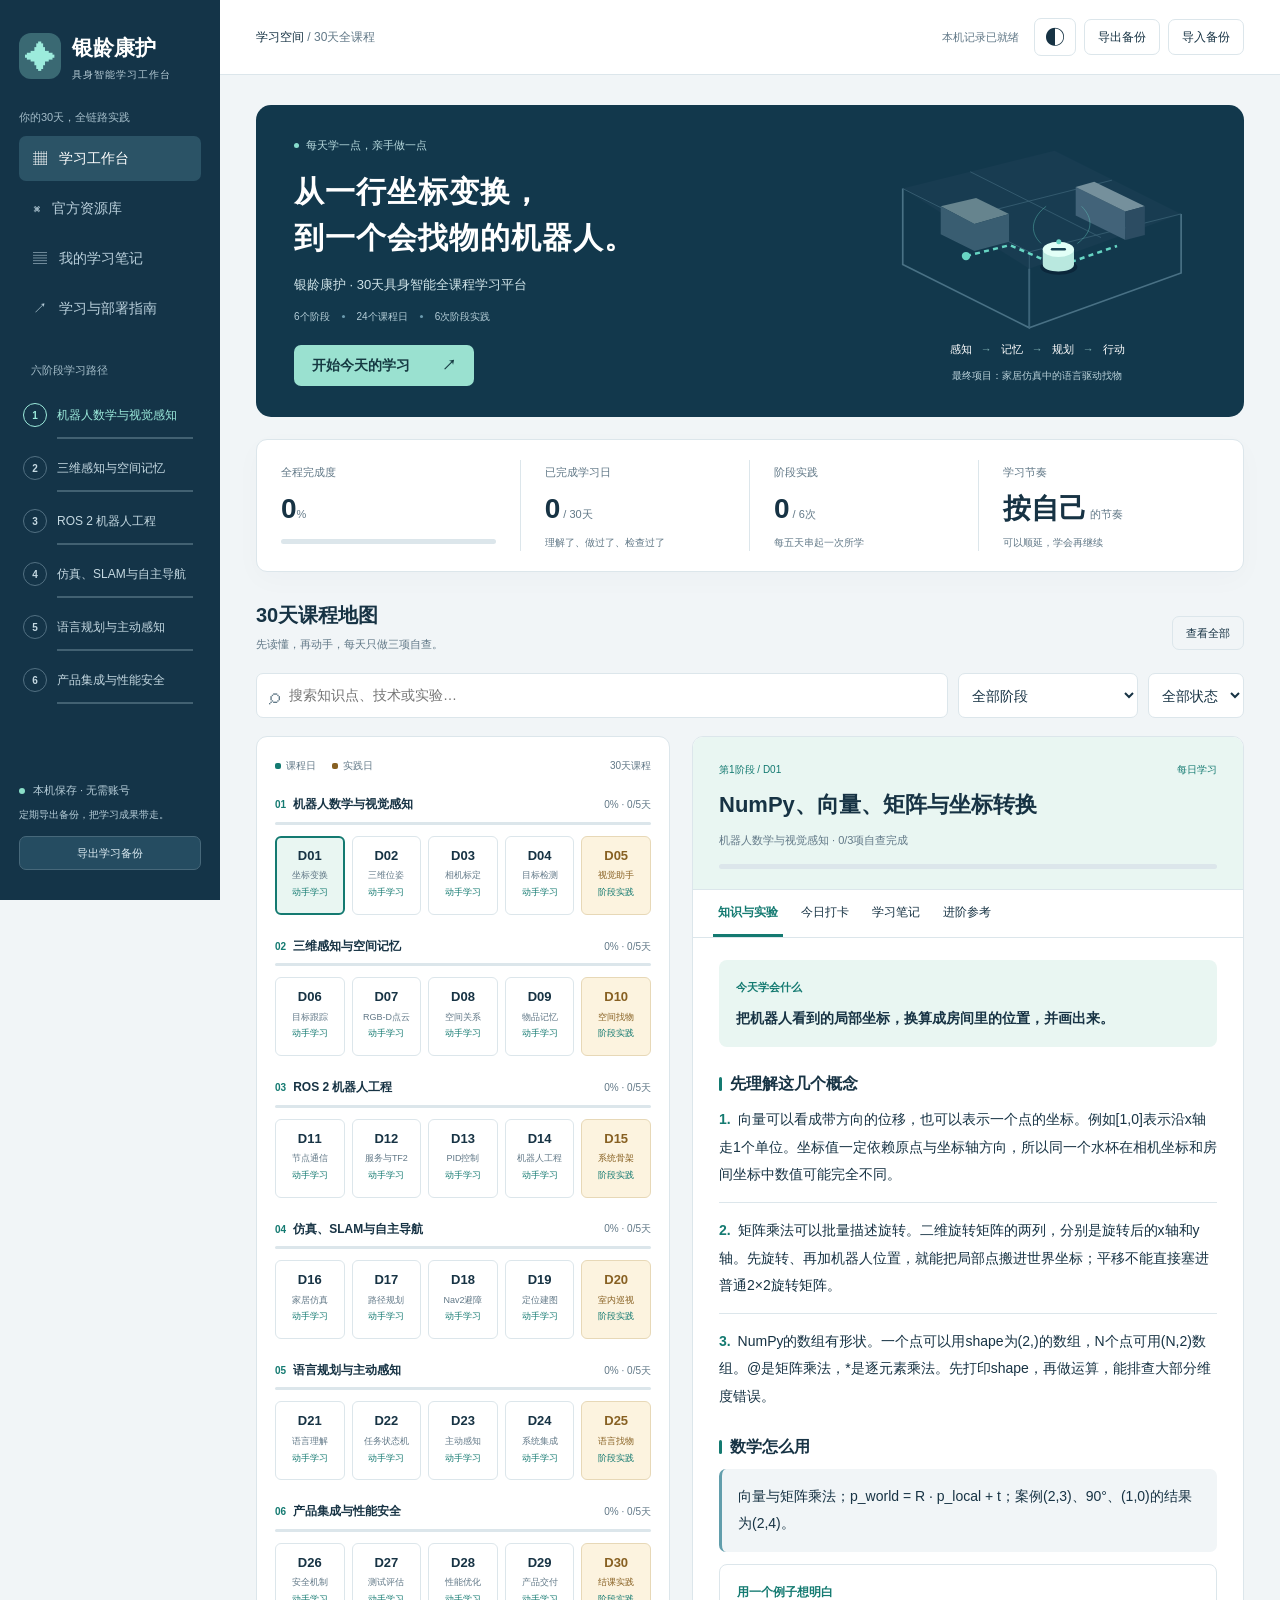
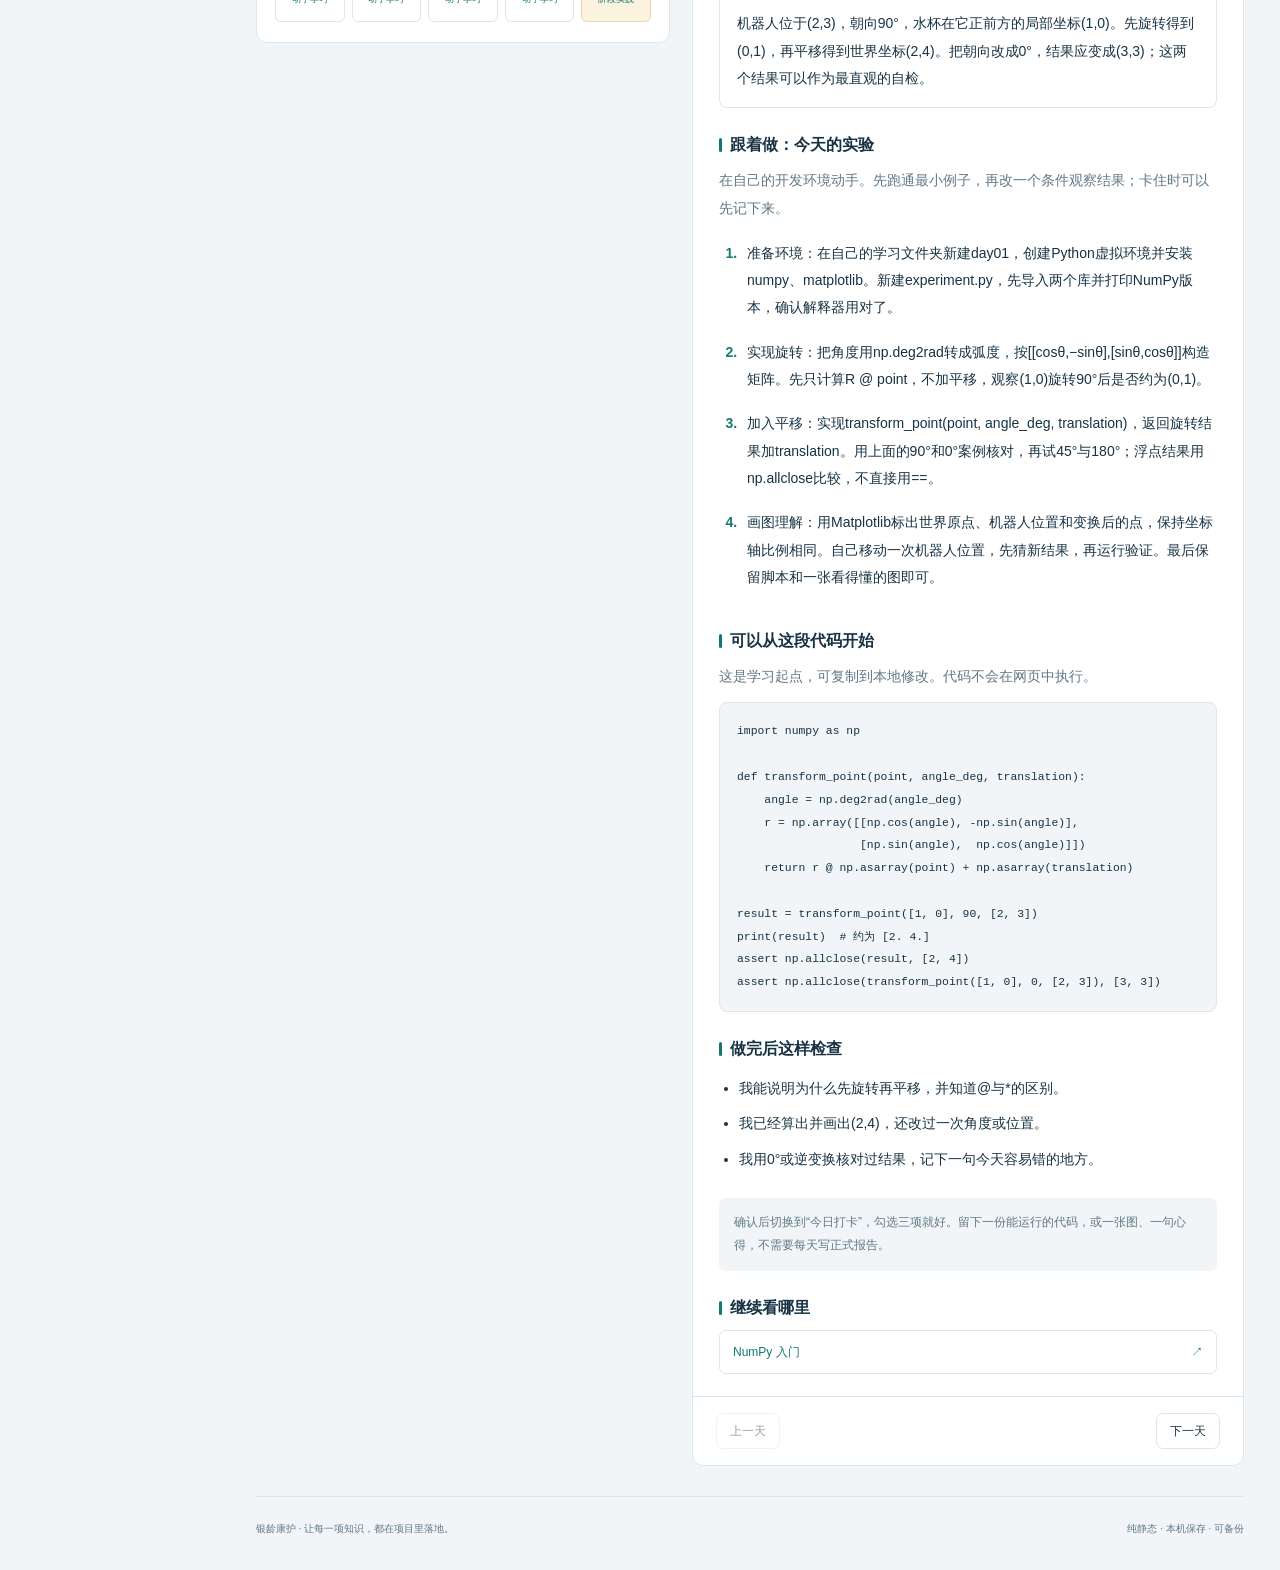
==== index.html @ c56c0d8f "Publish SilverCare daily learning website" ====
<!doctype html>
<html lang="zh-CN">
<head>
  <meta charset="utf-8"><meta name="viewport" content="width=device-width,initial-scale=1">
  <meta name="description" content="银龄康护30天具身智能全课程学习平台，每日知识讲解、分步实验、简单自查与本地学习记录。">
  <meta name="color-scheme" content="light dark"><title>银龄康护 · 30天具身智能全课程学习平台</title>
  <link rel="icon" href="./favicon.svg" type="image/svg+xml"><link rel="stylesheet" href="./style.css">
  <script defer src="./data.js"></script><script defer src="./app.js"></script>
</head>
<body>
<a class="skip" href="#main">跳到学习内容</a>
<aside class="sidebar">
  <a class="brand" href="#day-1" aria-label="银龄康护首页"><span class="brand-icon">✦</span><span>银龄康护<small>具身智能学习工作台</small></span></a>
  <div class="course-label">你的30天，全链路实践</div>
  <nav aria-label="主导航"><button class="nav active" data-view="learn">▦ <span>学习工作台</span></button><button class="nav" data-view="resources">⌘ <span>官方资源库</span></button><button class="nav" data-view="notes">▤ <span>我的学习笔记</span></button><button class="nav" data-view="guide">↗ <span>学习与部署指南</span></button></nav>
  <div class="side-heading">六阶段学习路径</div><div id="stage-nav"></div>
  <div class="side-bottom"><span class="status-dot"></span> 本机保存 · 无需账号<p>定期导出备份，把学习成果带走。</p><button class="subtle" id="side-export">导出学习备份</button></div>
</aside>
<div class="workspace">
  <header class="topbar"><span>学习空间 <span class="muted">/ 30天全课程</span></span><div class="toolbar"><span id="save-status" role="status">本机记录已就绪</span><button id="theme" class="icon-button" aria-label="切换暗色模式" title="切换明暗模式">◐</button><button id="export">导出备份</button><button id="import">导入备份</button><input type="file" id="import-file" accept=".json,application/json" hidden></div></header>
  <main id="main" tabindex="-1">
    <div id="persistent-warning" class="warning" hidden></div>
    <section id="learn-view">
      <section class="hero">
        <div class="hero-copy"><div class="hero-kicker"><span></span> 每天学一点，亲手做一点</div><h1>从一行坐标变换，<br>到一个会找物的机器人。</h1><p>银龄康护 · 30天具身智能全课程学习平台</p><div class="hero-meta">6个阶段 <i></i> 24个课程日 <i></i> 6次阶段实践</div><button id="continue" class="primary">开始今天的学习 <span>↗</span></button></div>
        <div class="hero-visual" aria-hidden="true"><svg viewBox="0 0 400 230" fill="none"><path d="M40 60 220 15 370 90 190 155Z" fill="#183c51"/><path d="M40 60v90l150 75v-70m0 70 180-65V90" stroke="#497185" stroke-width="2"/><path d="M40 60 190 135 370 90M120 40l155 78M110 95l178-45M190 135v90" stroke="#386074"/><path d="m115 140 52-13 58 25 69-24" stroke="#66d5c3" stroke-width="3" stroke-dasharray="6 5"/><path d="m245 58 59 29v34l-59-29Z" fill="#426379"/><path d="m245 58 22-6 60 29-23 6Z" fill="#75909c"/><path d="m304 87 23-6v34l-23 6Z" fill="#2c4c62"/><path d="m85 81 42-10 39 19-41 12Z" fill="#66848e"/><path d="m85 81 40 21v32L85 114Zm40 21 41-12v33l-41 11" fill="#395d71"/><ellipse cx="225" cy="153" rx="22" ry="9" fill="#0b273b"/><path d="M206 132v18c0 11 37 11 37 0v-18" fill="#b9e8df"/><ellipse cx="224.5" cy="132" rx="18.5" ry="9" fill="#e2fff7"/><path d="M217 132h15" stroke="#184454" stroke-width="3" stroke-linecap="round"/><circle cx="225" cy="123" r="3" fill="#69d5c4"/><path d="M204 125c-16-15-9-33 6-44m37 44c19-14 19-30 5-44" stroke="#69d5c4" stroke-opacity=".45"/><circle cx="115" cy="140" r="5" fill="#69d5c4"/></svg><div class="visual-caption"><span>感知</span><b>→</b><span>记忆</span><b>→</b><span>规划</span><b>→</b><span>行动</span></div><small>最终项目：家居仿真中的语言驱动找物</small></div>
      </section>
      <section class="metrics" aria-label="学习概况"><div><span>全程完成度</span><strong id="overall">0<small>%</small></strong><progress id="overall-bar" max="100" value="0" aria-label="整体任务完成百分比"></progress></div><div><span>已完成学习日</span><strong id="days-done">0<small> / 30天</small></strong><p>理解了、做过了、检查过了</p></div><div><span>阶段实践</span><strong id="exams-done">0<small> / 6次</small></strong><p>每五天串起一次所学</p></div><div class="pace"><span>学习节奏</span><strong>按自己<small> 的节奏</small></strong><p>可以顺延，学会再继续</p></div></section>
      <div class="section-heading"><div><h2>30天课程地图</h2><p>先读懂，再动手，每天只做三项自查。</p></div><button id="reset-filter" class="subtle">查看全部</button></div>
      <div class="filters"><label class="search"><span aria-hidden="true">⌕</span><input id="search" type="search" placeholder="搜索知识点、技术或实验…" aria-label="搜索全部课程内容"></label><select id="stage-filter" aria-label="筛选阶段"><option value="all">全部阶段</option></select><select id="status-filter" aria-label="筛选学习状态"><option value="all">全部状态</option><option value="todo">未开始</option><option value="doing">进行中</option><option value="done">已完成</option><option value="exam">阶段实践</option></select></div>
      <div class="learning-layout"><section class="map-panel" aria-label="30天课程列表"><div class="map-legend"><span><i class="legend-dot"></i>课程日</span><span><i class="legend-dot exam"></i>实践日</span><span id="result-count">30天课程</span></div><div id="course-map"></div></section><article id="lesson" class="lesson" aria-live="polite"></article></div>
    </section>
    <section id="resources-view" class="secondary" hidden><h1>官方资源库</h1><p>先阅读当天对应官方示例，再独立实现关键逻辑。安装与API以所选版本文档为准。</p><div id="resource-grid" class="resource-grid"></div></section>
    <section id="notes-view" class="secondary" hidden><h1>我的学习笔记</h1><p>记录推导、实验结果、失败原因和下一步。笔记保存在当前浏览器，可随备份迁移。</p><div id="notes-list"></div></section>
    <section id="guide-view" class="secondary prose" hidden><h1>学习与部署指南</h1><h2>按自己的节奏学完30天</h2><p>每阶段四天学习、一天串联实践。每天先理解概念和例子，再跟着步骤动手，最后做三项自查。30天是内容顺序，不是倒计时；遇到不理解的地方可以多留几天，不用赶进度。</p><h2>先把环境准备好</h2><p>D1–10准备Python虚拟环境与Ubuntu快照。机器人部分使用Ubuntu 24.04、ROS 2 Jazzy与Gazebo Harmonic；先从官方示例验证，再集成自有节点。普通浏览器承载课程和学习记录，Python实验、ROS与仿真在你自己的开发环境中运行。</p><h2>每日工作流</h2><ol><li>先看“今天学会什么”，再读概念与具体例子。不认识的词可以边查边记。</li><li>跟着实验步骤在本地操作，改一个参数或输入，观察结果变化。</li><li>在“今日打卡”勾选理解了、做过了、检查过了。每天只有三项，不用评分、上传文件或写正式报告。</li><li>有余力再看“进阶参考”的完整项目目标；随手记下一句心得即可。</li></ol><h2>如何保存实验</h2><pre>SilverCare-EmbodiedAI/
  learning/day01/   # notes.md、experiment.py、测试、report.md
  src/             # perception、spatial_memory、task_planner、safety
  ros2_ws/src/
  simulation/
  tests/
  docs/</pre><button id="report-template">下载简短笔记模板</button><h2>GitHub Pages 部署</h2><ol><li>解压交付压缩包，在GitHub创建你自己的仓库。</li><li>将index.html、style.css、app.js、data.js和favicon.svg上传到仓库根目录。不要只上传ZIP，也不要把根页面多套一层文件夹。</li><li>提交到main分支。进入Settings → Pages，在Build and deployment的Source中选择Deploy from a branch。</li><li>选择main分支和/(root)，保存。待Pages部署任务成功后，使用GitHub显示的站点链接访问。</li><li>项目站点通常为https://用户名.github.io/仓库名/。所有资源使用相对路径，支持项目子路径。</li></ol><p><a href="https://docs.github.com/en/pages/getting-started-with-github-pages/configuring-a-publishing-source-for-your-github-pages-site" target="_blank" rel="noopener noreferrer">GitHub Pages 官方部署文档</a> · <a href="./课程原计划.md" download>下载完整课程参考</a> · <a href="./README.md" download>下载完整部署说明</a></p><h2>数据与备份</h2><p>打卡和笔记仅保存在当前浏览器的当前站点地址下，不会自动跨设备同步。导出JSON，再在另一设备导入可迁移记录。导入会预览并要求确认替换；先导出当前记录可保留两个版本。清除浏览器数据、无痕会话结束、更换站点域名可能使原记录不可见。</p><h2>项目边界</h2><p>最终成果是仿真学习原型。课程考核不代表真实康养产品的安全、可靠性或临床适用性；真实硬件还需物理安全措施与额外验证。此网站无需账号、无后端，不会自动运行机器人或发送学习记录。</p></section>
    <footer>银龄康护 · 让每一项知识，都在项目里落地。<span>纯静态 · 本机保存 · 可备份</span></footer>
  </main>
</div>
<dialog id="import-dialog"><h2>导入学习备份</h2><p id="import-preview"></p><p>确认后将替换当前打卡、笔记、选中日期和主题。建议先导出本机备份。</p><div class="dialog-actions"><button id="backup-before">先导出本机备份</button><button id="cancel-import">取消</button><button id="confirm-import" class="primary">确认替换记录</button></div></dialog>
<div id="toast" role="status" aria-live="polite"></div>
<noscript><p>此学习网站需要JavaScript。请启用后重新打开，或阅读同目录的课程原计划.md。</p></noscript>
</body></html>
---- style.css ----
:root{--bg:#f1f5f7;--surface:#fff;--ink:#173344;--muted:#617887;--line:#dce6eb;--accent:#147a71;--tint:#e9f6f2;--nav:#143448;--exam:#876022;--exam-bg:#fcf3df;--shadow:0 8px 28px #15354a06;color-scheme:light;font-family:"Microsoft YaHei","PingFang SC","Noto Sans CJK SC",sans-serif}
*{box-sizing:border-box}body{margin:0;background:var(--bg);color:var(--ink);font-size:14px;line-height:1.7}button,input,select,textarea{font:inherit}button,a,input,select,textarea{-webkit-tap-highlight-color:transparent}button{cursor:pointer;background:var(--surface);border:1px solid var(--line);border-radius:7px;color:var(--ink);padding:8px 13px;line-height:1.5}button:hover{border-color:var(--accent);color:var(--accent)}button:disabled{opacity:.45;cursor:default}a{color:var(--accent);text-underline-offset:3px}button:focus-visible,a:focus-visible,input:focus-visible,select:focus-visible,textarea:focus-visible{outline:3px solid #3e9fae;outline-offset:3px}h1,h2,h3,p{margin-top:0}h2{font-size:20px;line-height:1.5;margin-bottom:5px}h3{font-size:16px;line-height:1.5}small{font-size:12px}p{margin-bottom:12px}.muted{color:var(--muted)}.skip{position:fixed;top:-100px;left:20px;z-index:20;background:var(--surface);padding:12px}.skip:focus{top:10px}[hidden]{display:none!important}.sidebar{width:220px;position:fixed;inset:0 auto 0 0;background:var(--nav);color:#d7e5ed;padding:30px 19px;display:flex;flex-direction:column;overflow:auto}.brand{display:flex;gap:11px;align-items:center;text-decoration:none;color:#fff;font-size:21px;font-weight:700}.brand-icon{background:#3a6973;border-radius:12px;display:grid;place-items:center;width:42px;height:46px;color:#9cebdc;font-size:30px}.brand small{display:block;color:#b5cbd5;font-weight:400;font-size:10px;letter-spacing:1px}.course-label{font-size:11px;color:#a4bdc9;margin:25px 0 10px}nav{display:grid;gap:5px}.nav{border:0;background:transparent;color:#bad0dc;display:flex;align-items:center;gap:12px;text-align:left;padding:12px 14px}.nav.active{background:#2b5366;color:#fff}.nav:hover{background:#24495d;color:#fff}.side-heading{font-size:11px;color:#a4bdc9;margin:30px 12px 13px}.stage-nav{width:100%;background:none;border:0;color:#c5d9e2;display:flex;align-items:center;gap:10px;text-align:left;font-size:12px;padding:10px 4px}.stage-nav b{border:1px solid #527082;border-radius:50%;width:24px;height:24px;display:grid;place-items:center;font-size:10px;flex-shrink:0}.stage-nav:hover,.stage-nav.selected{color:#9cebdc}.stage-nav.selected b{border-color:#9cebdc}.side-progress{height:2px;background:#426172;margin:0 8px 7px 38px}.side-progress i{display:block;background:#85daca;height:100%}.side-bottom{margin-top:auto;padding-top:35px;font-size:11px;color:#b7ced9}.side-bottom p{margin:6px 0 13px;font-size:10px}.side-bottom button{background:#254c61;color:#deedf4;border-color:#47687a;width:100%}.status-dot{display:inline-block;width:6px;height:6px;border-radius:50%;background:#8bdfc8;margin-right:5px}.workspace{margin-left:220px}.topbar{min-height:75px;padding:14px 36px;display:flex;align-items:center;justify-content:space-between;gap:15px;background:var(--surface);border-bottom:1px solid var(--line);font-size:12px}.toolbar{display:flex;gap:8px;align-items:center}#save-status{font-size:11px;color:var(--muted);margin-right:7px}.icon-button{font-size:20px;padding:3px 10px}.primary{background:var(--accent);color:#fff;border-color:var(--accent)}.primary:hover{background:#10685f;color:#fff}.subtle{background:transparent}main{padding:30px 36px;max-width:1650px;margin:auto}.hero{background:#12384c;border-radius:15px;color:white;display:flex;justify-content:space-between;min-height:290px;overflow:hidden;padding:31px 38px;gap:15px}.hero-copy{z-index:1}.hero-kicker{font-size:11px;color:#b9dbdf;display:flex;align-items:center;gap:7px;margin-bottom:14px}.hero-kicker span{width:5px;height:5px;background:#87ddce;border-radius:50%}.hero h1{font-size:30px;line-height:1.55;font-weight:600;letter-spacing:1px;margin:0 0 12px}.hero p{font-size:13px;color:#d0e4e9;margin-bottom:12px}.hero-meta{font-size:10px;color:#b4cdd7;display:flex;align-items:center;gap:12px}.hero-meta i{height:3px;width:3px;border-radius:50%;background:#6b9baf}.hero .primary{background:#9ae1d0;color:#163a42;border:0;margin-top:20px;font-weight:600;padding:10px 18px;display:flex;gap:32px}.hero-visual{width:37%;max-width:390px;align-self:center;text-align:center;flex-shrink:0}.hero-visual svg{width:100%;height:auto;max-height:210px}.visual-caption{display:flex;justify-content:center;gap:9px;align-items:center;font-size:11px}.visual-caption b{color:#7babae;font-weight:400}.hero-visual small{color:#bad1d9;font-size:10px;display:block;margin-top:8px}.metrics{display:grid;grid-template-columns:1.15fr 1fr 1fr 1.15fr;background:var(--surface);border:1px solid var(--line);border-radius:11px;margin:22px 0 28px;padding:20px 0;box-shadow:var(--shadow)}.metrics>div{padding:0 24px;border-right:1px solid var(--line)}.metrics>div:last-child{border:0}.metrics span{color:var(--muted);font-size:11px}.metrics strong{display:block;font-size:28px;font-weight:600;line-height:1.8}.metrics small{font-size:11px;font-weight:400;color:var(--muted)}.metrics p{font-size:10px;color:var(--muted);margin:0}progress{appearance:none;border:0;width:100%;height:5px;border-radius:5px;overflow:hidden;background:var(--line);display:block;margin-top:5px}progress::-webkit-progress-bar{background:var(--line)}progress::-webkit-progress-value{background:var(--accent)}progress::-moz-progress-bar{background:var(--accent)}.section-heading{display:flex;align-items:center;justify-content:space-between;gap:12px}.section-heading p{color:var(--muted);font-size:11px}.section-heading button{font-size:11px}.filters{display:flex;gap:10px;margin:7px 0 18px}.search{display:flex;align-items:center;gap:9px;background:var(--surface);border:1px solid var(--line);border-radius:7px;padding:0 12px;flex:1;min-width:100px}.search span{font-size:22px;color:var(--muted)}.search input{padding:10px 0;border:0;outline:0;width:100%;background:transparent;color:var(--ink);min-width:0}.filters select{background:var(--surface);color:var(--ink);border:1px solid var(--line);padding:9px;border-radius:7px;max-width:180px}.learning-layout{display:grid;grid-template-columns:minmax(340px,.9fr) minmax(400px,1.2fr);gap:22px;align-items:start}.map-panel{background:var(--surface);border:1px solid var(--line);border-radius:11px;padding:20px 18px}.map-legend{display:flex;gap:16px;align-items:center;font-size:10px;color:var(--muted);margin-bottom:20px}.map-legend>span:last-child{margin-left:auto}.legend-dot{display:inline-block;width:6px;height:6px;background:var(--accent);border-radius:2px;margin-right:5px}.legend-dot.exam{background:var(--exam)}.phase{margin:0 0 21px}.phase:last-child{margin:0}.phase-head{display:flex;align-items:center;justify-content:space-between;font-size:12px;gap:7px;margin-bottom:7px}.phase-head b{font-weight:600}.phase-head small{font-size:10px;color:var(--muted);white-space:nowrap}.phase-head em{font-style:normal;color:var(--accent);font-size:10px;margin-right:7px}.phase .phase-progress{height:3px;background:var(--line);margin-bottom:11px;border-radius:2px;overflow:hidden}.phase-progress i{display:block;height:100%;background:var(--accent)}.days{display:grid;grid-template-columns:repeat(5,minmax(0,1fr));gap:7px}.day{padding:9px 3px 8px;border-radius:6px;text-align:center;min-height:79px;display:flex;flex-direction:column;align-items:center;gap:4px;position:relative}.day b{font-size:13px;font-weight:600;white-space:nowrap}.day span{font-size:9px;line-height:1.4;color:var(--muted);max-width:100%;overflow-wrap:anywhere}.day small{font-size:9px;color:var(--accent)}.day.exam{background:var(--exam-bg);border-color:#e7d8b7}.day.exam span,.day.exam b{color:var(--exam)}.day.selected{border:2px solid var(--accent);padding:8px 2px 7px;background:var(--tint)}.day.done{background:var(--tint)}.day.done:after{content:'✓';position:absolute;right:3px;top:-4px;color:var(--accent);font-size:11px}.lesson{background:var(--surface);border:1px solid var(--line);border-radius:11px;overflow:hidden;scroll-margin-top:20px}.lesson-head{padding:24px 26px 20px;background:var(--tint);border-bottom:1px solid var(--line)}.lesson-meta{display:flex;align-items:center;justify-content:space-between;color:var(--accent);font-size:10px;margin-bottom:10px;gap:12px}.lesson h2{font-size:22px;line-height:1.55;margin-bottom:8px}.lesson-head p{font-size:11px;color:var(--muted);margin-bottom:15px}.lesson-tabs{display:flex;border-bottom:1px solid var(--line);padding:0 20px;gap:13px}.lesson-tabs button{background:transparent;border:0;border-radius:0;padding:13px 5px;font-size:12px;border-bottom:3px solid transparent}.lesson-tabs button[aria-selected=true]{border-bottom-color:var(--accent);font-weight:700;color:var(--accent)}.lesson-content{padding:22px 26px}.lesson-content h3{margin:0 0 10px;display:flex;align-items:center;gap:8px}.lesson-content h3:not(:first-child){margin-top:25px}.lesson-content h3:before{content:'';width:3px;height:14px;background:var(--accent);border-radius:2px}.lesson-content p,.lesson-content li{font-size:12px;line-height:1.9}.formula{background:var(--bg);padding:14px 16px;border-radius:7px;border-left:3px solid #629eac}.checklist{display:grid;gap:9px}.check-row{display:flex;gap:10px;align-items:flex-start;border:1px solid var(--line);border-radius:7px;padding:11px 12px;font-size:12px;line-height:1.8;cursor:pointer}.check-row:has(input:checked){background:var(--tint);border-color:#8fbfb1}.check-row input{margin-top:5px;accent-color:var(--accent);width:15px;height:15px;flex-shrink:0}.check-row span{overflow-wrap:anywhere}.check-row input:checked+span{color:var(--accent)}.callout{background:var(--exam-bg);border-radius:7px;padding:14px 16px;color:var(--ink)}.callout p{margin:0}.resource-links{display:grid;gap:8px}.resource-links a{font-size:12px;text-decoration:none;display:flex;justify-content:space-between;gap:12px;padding:11px 13px;border:1px solid var(--line);border-radius:7px}.resource-links a:after{content:'↗'}.lesson-bottom{border-top:1px solid var(--line);display:flex;justify-content:space-between;padding:16px 23px}.lesson-bottom button{font-size:12px}.lesson textarea{width:100%;resize:vertical;min-height:250px;border:1px solid var(--line);border-radius:7px;background:var(--surface);color:var(--ink);padding:14px;line-height:1.9;font-size:13px}.note-hint{font-size:11px;color:var(--muted);display:flex;justify-content:space-between;margin-top:8px}.secondary{min-height:65vh}.secondary>h1{font-size:30px;margin-bottom:13px}.secondary>p{color:var(--muted);max-width:800px}.resource-grid{display:grid;grid-template-columns:repeat(3,minmax(0,1fr));gap:16px;margin-top:28px}.resource-card{display:block;text-decoration:none;background:var(--surface);border:1px solid var(--line);border-radius:10px;padding:22px;color:var(--ink)}.resource-card h2{font-size:16px}.resource-card p{font-size:11px;color:var(--muted);overflow-wrap:anywhere;margin:14px 0 0}.note-card{background:var(--surface);border:1px solid var(--line);padding:20px;border-radius:9px;margin-top:15px}.note-card h2{font-size:17px}.note-card p{white-space:pre-wrap;font-size:13px;overflow-wrap:anywhere;max-height:180px;overflow:auto;margin-top:10px}.prose{max-width:850px;background:var(--surface);border:1px solid var(--line);border-radius:12px;padding:30px}.prose h2{margin-top:28px}.prose li{margin-bottom:10px}.prose pre{overflow:auto;background:var(--bg);padding:18px;border-radius:8px;font-size:12px}.empty{padding:35px 15px;text-align:center;color:var(--muted);font-size:13px}.original{white-space:pre-wrap;font-family:inherit;overflow-wrap:anywhere;font-size:12px;line-height:1.9;margin:0}.warning{background:#fff1d0;color:#5b4115;border:1px solid #b38735;padding:15px;border-radius:8px;margin-bottom:15px;font-size:12px}footer{margin-top:30px;padding:23px 0 3px;color:var(--muted);font-size:10px;border-top:1px solid var(--line);display:flex;justify-content:space-between;gap:12px}dialog{max-width:530px;width:calc(100% - 32px);border:1px solid var(--line);border-radius:12px;padding:26px;background:var(--surface);color:var(--ink)}dialog::backdrop{background:#07253688}.dialog-actions{display:flex;justify-content:flex-end;gap:10px;flex-wrap:wrap;margin-top:22px}#toast{position:fixed;bottom:25px;left:50%;transform:translateX(-50%);background:#143448;color:#fff;border:1px solid #64828d;border-radius:9px;padding:12px 20px;max-width:90vw;z-index:30;display:none;font-size:12px}#toast.visible{display:block}code{font-size:.95em;overflow-wrap:anywhere}.dark{--bg:#0f2430;--surface:#193340;--ink:#e0eaf0;--muted:#b1c6d0;--line:#365361;--accent:#8cdec9;--tint:#254a4d;--exam:#f3d089;--exam-bg:#433c2b;--shadow:none;color-scheme:dark}.dark .primary{background:#9ae1d0;color:#163a42}.dark .day.exam{border-color:#826e49}.dark .check-row:has(input:checked){border-color:#719f8f}.dark .warning{background:#463e29;color:#fce4ad}
@media(min-width:1500px){main{padding:36px 48px}.hero h1{font-size:35px}.learning-layout{grid-template-columns:minmax(470px,1fr) minmax(490px,1.1fr)}.day span{font-size:10px}.day{min-height:85px}}
@media(max-width:1200px){.sidebar{width:190px;padding:24px 14px}.workspace{margin-left:190px}main{padding:23px}.topbar{padding:13px 23px}.hero{padding:27px}.hero h1{font-size:26px}.learning-layout{grid-template-columns:1fr}.map-panel{padding:22px}.day{min-height:73px}.day span{font-size:11px}.metrics>div{padding:0 16px}.metrics strong{font-size:24px}.metrics p{font-size:9px}.resource-grid{grid-template-columns:repeat(2,minmax(0,1fr))}}
@media(max-width:760px){.sidebar{position:static;width:auto;padding:17px 18px;display:block}.brand{font-size:19px}.brand-icon{height:36px;width:36px;font-size:26px}.brand small{font-size:9px}.course-label,.side-heading,#stage-nav,.side-bottom{display:none}nav{display:flex;gap:5px;margin-top:16px;overflow:auto}.nav{padding:9px 10px;white-space:nowrap;font-size:11px;gap:5px;flex-shrink:0}.workspace{margin:0}.topbar{padding:13px 18px;min-height:55px;flex-wrap:wrap;gap:8px}.topbar>span{display:none}.toolbar{width:100%;justify-content:flex-end}.toolbar button{padding:6px 10px;font-size:11px}#save-status{margin-right:auto;font-size:10px}.toolbar .icon-button{font-size:19px;padding:0 10px}main{padding:18px 14px}.hero{padding:24px;min-height:260px;position:relative}.hero-copy{width:100%}.hero h1{font-size:25px;letter-spacing:0}.hero p{font-size:11px;max-width:230px}.hero-visual{position:absolute;width:170px;right:-25px;bottom:10px;opacity:.3;pointer-events:none}.hero-visual small,.visual-caption{display:none}.hero-meta{font-size:10px;gap:9px}.hero-kicker{font-size:10px}.hero .primary{position:relative;font-size:12px;gap:20px}.metrics{grid-template-columns:1fr 1fr;margin:16px 0 23px;padding:0}.metrics>div{padding:16px 19px}.metrics>div:nth-child(2){border:0}.metrics>div:nth-child(-n+2){border-bottom:1px solid var(--line)}.metrics strong{font-size:25px}.metrics small{font-size:10px}.metrics p{font-size:9px}.section-heading h2{font-size:20px}.section-heading p{font-size:10px}.filters{flex-wrap:wrap;gap:8px}.search{flex-basis:100%}.filters select{flex:1;max-width:100%;min-width:0;font-size:12px}.learning-layout{display:block}.map-panel{padding:18px 12px;margin-bottom:19px}.map-legend{font-size:9px;gap:12px}.day{min-height:78px}.day span{font-size:9px}.days{gap:5px}.phase-head{font-size:11px}.phase-head small{font-size:9px}.lesson-head,.lesson-content{padding:20px}.lesson h2{font-size:21px}.lesson-tabs{padding:0 14px;gap:13px}.lesson-tabs button{font-size:12px}.lesson-bottom{padding:14px 18px}.resource-grid{grid-template-columns:1fr}.prose{padding:22px}.secondary>h1{font-size:25px}.prose ol{padding-left:22px}footer{display:block;line-height:2}footer span{display:block}.secondary{padding-top:10px}}
@media(prefers-reduced-motion:reduce){*{scroll-behavior:auto!important}}
@media print{.sidebar,.topbar,.hero,.metrics,.filters,.map-panel,.lesson-tabs,.lesson-bottom,footer,.section-heading,#toast{display:none}.workspace{margin:0}main{padding:0}.learning-layout{display:block}.lesson{border:0}.lesson textarea{height:300px}}
.daily-goal{padding:15px 17px;background:var(--tint);border-radius:8px;margin-bottom:25px}.daily-goal>span{font-size:11px;color:var(--accent);font-weight:700}.daily-goal p{font-size:14px;font-weight:600;margin:6px 0 0}.concepts p{padding-bottom:14px;border-bottom:1px solid var(--line);margin-bottom:14px}.concepts p:last-child{padding-bottom:0;border:0}.concepts b{color:var(--accent);margin-right:3px}.worked-example{padding:15px 17px;border:1px solid var(--line);border-radius:8px;margin-top:12px}.worked-example>b{font-size:12px;color:var(--accent)}.worked-example p{margin:7px 0 0}.lab-steps{padding-left:22px}.lab-steps li{padding:4px 0 13px 6px}.lab-steps li::marker{color:var(--accent);font-weight:700}.sample-code{max-width:100%;min-width:0;overflow-x:auto;background:var(--bg);border:1px solid var(--line);padding:17px;border-radius:8px;font-size:12px;line-height:1.9;tab-size:4}.sample-code code{overflow-wrap:normal}.simple-check{padding-left:20px}.simple-check li{padding-bottom:8px}.lesson-content .learning-hint{color:var(--muted);background:var(--bg);padding:13px 15px;border-radius:7px;font-size:11px;margin-top:17px}.lesson,.lesson-content,.learning-layout>*{min-width:0}
.lesson-content p,.lesson-content li{font-size:14px;line-height:1.95}.check-row{font-size:13px}.lesson-content .learning-hint{font-size:12px}
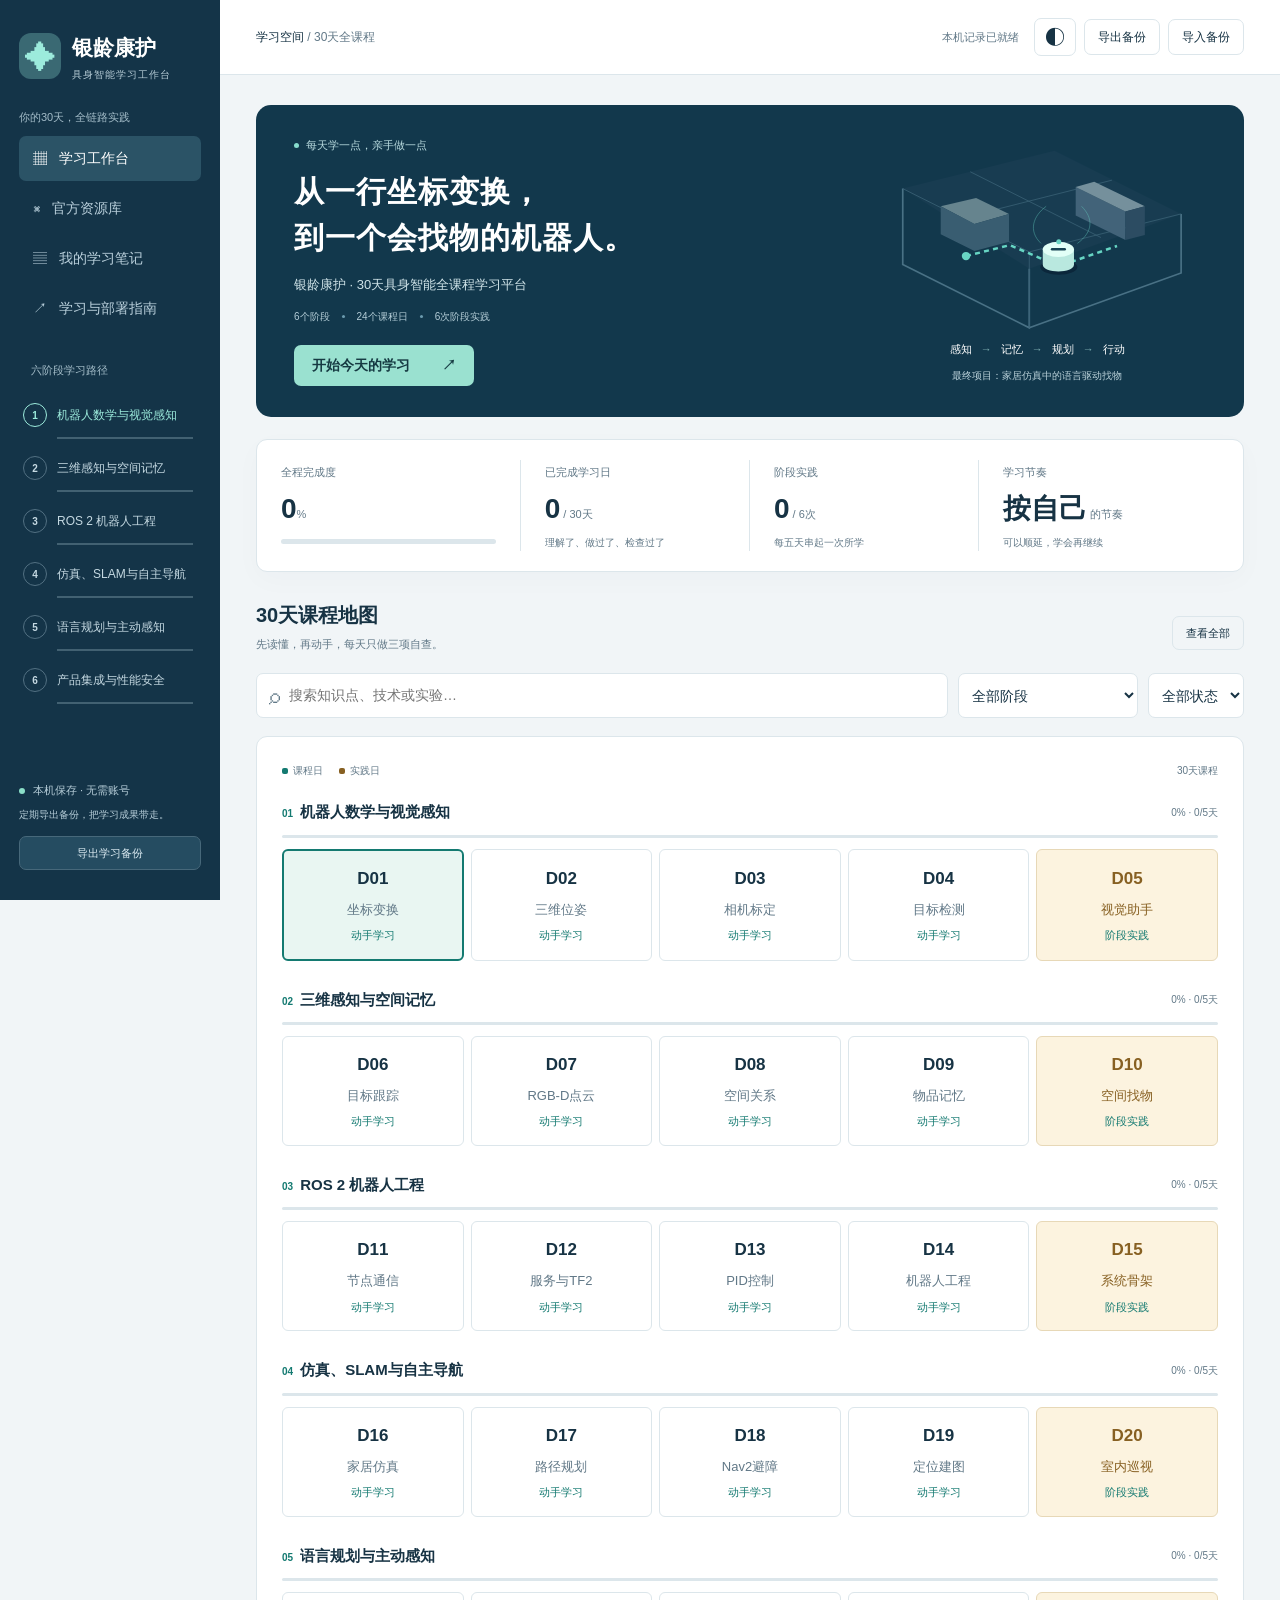
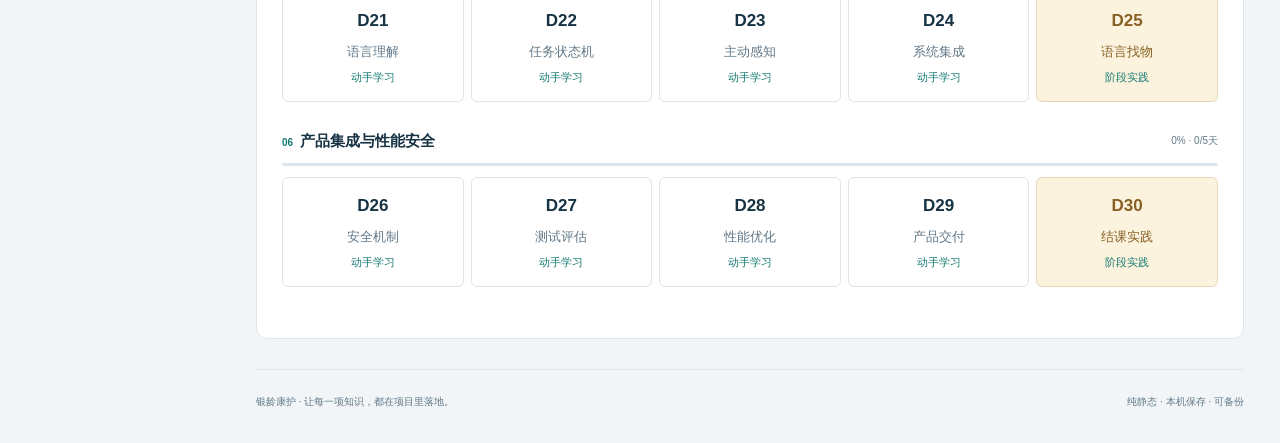
==== commit 1b46b9c6: "Open daily lessons on standalone pages" ====
--- a/index.html
+++ b/index.html
@@ -7,10 +7,10 @@
   <link rel="icon" href="./favicon.svg" type="image/svg+xml"><link rel="stylesheet" href="./style.css">
   <script defer src="./data.js"></script><script defer src="./app.js"></script>
 </head>
-<body>
+<body data-page="home">
 <a class="skip" href="#main">跳到学习内容</a>
 <aside class="sidebar">
-  <a class="brand" href="#day-1" aria-label="银龄康护首页"><span class="brand-icon">✦</span><span>银龄康护<small>具身智能学习工作台</small></span></a>
+  <a class="brand" href="./index.html" aria-label="银龄康护首页"><span class="brand-icon">✦</span><span>银龄康护<small>具身智能学习工作台</small></span></a>
   <div class="course-label">你的30天，全链路实践</div>
   <nav aria-label="主导航"><button class="nav active" data-view="learn">▦ <span>学习工作台</span></button><button class="nav" data-view="resources">⌘ <span>官方资源库</span></button><button class="nav" data-view="notes">▤ <span>我的学习笔记</span></button><button class="nav" data-view="guide">↗ <span>学习与部署指南</span></button></nav>
   <div class="side-heading">六阶段学习路径</div><div id="stage-nav"></div>
@@ -21,6 +21,7 @@
   <main id="main" tabindex="-1">
     <div id="persistent-warning" class="warning" hidden></div>
     <section id="learn-view">
+      <div id="dashboard">
       <section class="hero">
         <div class="hero-copy"><div class="hero-kicker"><span></span> 每天学一点，亲手做一点</div><h1>从一行坐标变换，<br>到一个会找物的机器人。</h1><p>银龄康护 · 30天具身智能全课程学习平台</p><div class="hero-meta">6个阶段 <i></i> 24个课程日 <i></i> 6次阶段实践</div><button id="continue" class="primary">开始今天的学习 <span>↗</span></button></div>
         <div class="hero-visual" aria-hidden="true"><svg viewBox="0 0 400 230" fill="none"><path d="M40 60 220 15 370 90 190 155Z" fill="#183c51"/><path d="M40 60v90l150 75v-70m0 70 180-65V90" stroke="#497185" stroke-width="2"/><path d="M40 60 190 135 370 90M120 40l155 78M110 95l178-45M190 135v90" stroke="#386074"/><path d="m115 140 52-13 58 25 69-24" stroke="#66d5c3" stroke-width="3" stroke-dasharray="6 5"/><path d="m245 58 59 29v34l-59-29Z" fill="#426379"/><path d="m245 58 22-6 60 29-23 6Z" fill="#75909c"/><path d="m304 87 23-6v34l-23 6Z" fill="#2c4c62"/><path d="m85 81 42-10 39 19-41 12Z" fill="#66848e"/><path d="m85 81 40 21v32L85 114Zm40 21 41-12v33l-41 11" fill="#395d71"/><ellipse cx="225" cy="153" rx="22" ry="9" fill="#0b273b"/><path d="M206 132v18c0 11 37 11 37 0v-18" fill="#b9e8df"/><ellipse cx="224.5" cy="132" rx="18.5" ry="9" fill="#e2fff7"/><path d="M217 132h15" stroke="#184454" stroke-width="3" stroke-linecap="round"/><circle cx="225" cy="123" r="3" fill="#69d5c4"/><path d="M204 125c-16-15-9-33 6-44m37 44c19-14 19-30 5-44" stroke="#69d5c4" stroke-opacity=".45"/><circle cx="115" cy="140" r="5" fill="#69d5c4"/></svg><div class="visual-caption"><span>感知</span><b>→</b><span>记忆</span><b>→</b><span>规划</span><b>→</b><span>行动</span></div><small>最终项目：家居仿真中的语言驱动找物</small></div>
@@ -28,7 +29,9 @@
       <section class="metrics" aria-label="学习概况"><div><span>全程完成度</span><strong id="overall">0<small>%</small></strong><progress id="overall-bar" max="100" value="0" aria-label="整体任务完成百分比"></progress></div><div><span>已完成学习日</span><strong id="days-done">0<small> / 30天</small></strong><p>理解了、做过了、检查过了</p></div><div><span>阶段实践</span><strong id="exams-done">0<small> / 6次</small></strong><p>每五天串起一次所学</p></div><div class="pace"><span>学习节奏</span><strong>按自己<small> 的节奏</small></strong><p>可以顺延，学会再继续</p></div></section>
       <div class="section-heading"><div><h2>30天课程地图</h2><p>先读懂，再动手，每天只做三项自查。</p></div><button id="reset-filter" class="subtle">查看全部</button></div>
       <div class="filters"><label class="search"><span aria-hidden="true">⌕</span><input id="search" type="search" placeholder="搜索知识点、技术或实验…" aria-label="搜索全部课程内容"></label><select id="stage-filter" aria-label="筛选阶段"><option value="all">全部阶段</option></select><select id="status-filter" aria-label="筛选学习状态"><option value="all">全部状态</option><option value="todo">未开始</option><option value="doing">进行中</option><option value="done">已完成</option><option value="exam">阶段实践</option></select></div>
-      <div class="learning-layout"><section class="map-panel" aria-label="30天课程列表"><div class="map-legend"><span><i class="legend-dot"></i>课程日</span><span><i class="legend-dot exam"></i>实践日</span><span id="result-count">30天课程</span></div><div id="course-map"></div></section><article id="lesson" class="lesson" aria-live="polite"></article></div>
+      <div class="learning-layout"><section class="map-panel" aria-label="30天课程列表"><div class="map-legend"><span><i class="legend-dot"></i>课程日</span><span><i class="legend-dot exam"></i>实践日</span><span id="result-count">30天课程</span></div><div id="course-map"></div></section></div>
+      </div>
+      <section id="lesson-page" hidden><a class="back-link" href="./index.html#course-map">← 返回课程地图</a><article id="lesson" class="lesson" aria-live="polite"></article></section>
     </section>
     <section id="resources-view" class="secondary" hidden><h1>官方资源库</h1><p>先阅读当天对应官方示例，再独立实现关键逻辑。安装与API以所选版本文档为准。</p><div id="resource-grid" class="resource-grid"></div></section>
     <section id="notes-view" class="secondary" hidden><h1>我的学习笔记</h1><p>记录推导、实验结果、失败原因和下一步。笔记保存在当前浏览器，可随备份迁移。</p><div id="notes-list"></div></section>
@@ -38,7 +41,7 @@
   ros2_ws/src/
   simulation/
   tests/
-  docs/</pre><button id="report-template">下载简短笔记模板</button><h2>GitHub Pages 部署</h2><ol><li>解压交付压缩包，在GitHub创建你自己的仓库。</li><li>将index.html、style.css、app.js、data.js和favicon.svg上传到仓库根目录。不要只上传ZIP，也不要把根页面多套一层文件夹。</li><li>提交到main分支。进入Settings → Pages，在Build and deployment的Source中选择Deploy from a branch。</li><li>选择main分支和/(root)，保存。待Pages部署任务成功后，使用GitHub显示的站点链接访问。</li><li>项目站点通常为https://用户名.github.io/仓库名/。所有资源使用相对路径，支持项目子路径。</li></ol><p><a href="https://docs.github.com/en/pages/getting-started-with-github-pages/configuring-a-publishing-source-for-your-github-pages-site" target="_blank" rel="noopener noreferrer">GitHub Pages 官方部署文档</a> · <a href="./课程原计划.md" download>下载完整课程参考</a> · <a href="./README.md" download>下载完整部署说明</a></p><h2>数据与备份</h2><p>打卡和笔记仅保存在当前浏览器的当前站点地址下，不会自动跨设备同步。导出JSON，再在另一设备导入可迁移记录。导入会预览并要求确认替换；先导出当前记录可保留两个版本。清除浏览器数据、无痕会话结束、更换站点域名可能使原记录不可见。</p><h2>项目边界</h2><p>最终成果是仿真学习原型。课程考核不代表真实康养产品的安全、可靠性或临床适用性；真实硬件还需物理安全措施与额外验证。此网站无需账号、无后端，不会自动运行机器人或发送学习记录。</p></section>
+  docs/</pre><button id="report-template">下载简短笔记模板</button><h2>GitHub Pages 部署</h2><ol><li>解压交付压缩包，在GitHub创建你自己的仓库。</li><li>将index.html、lesson.html、style.css、app.js、data.js和favicon.svg上传到仓库根目录。不要只上传ZIP，也不要把根页面多套一层文件夹。</li><li>提交到main分支。进入Settings → Pages，在Build and deployment的Source中选择Deploy from a branch。</li><li>选择main分支和/(root)，保存。待Pages部署任务成功后，使用GitHub显示的站点链接访问。</li><li>项目站点通常为https://用户名.github.io/仓库名/。所有资源使用相对路径，支持项目子路径。</li></ol><p><a href="https://docs.github.com/en/pages/getting-started-with-github-pages/configuring-a-publishing-source-for-your-github-pages-site" target="_blank" rel="noopener noreferrer">GitHub Pages 官方部署文档</a> · <a href="./课程原计划.md" download>下载完整课程参考</a> · <a href="./README.md" download>下载完整部署说明</a></p><h2>数据与备份</h2><p>打卡和笔记仅保存在当前浏览器的当前站点地址下，不会自动跨设备同步。导出JSON，再在另一设备导入可迁移记录。导入会预览并要求确认替换；先导出当前记录可保留两个版本。清除浏览器数据、无痕会话结束、更换站点域名可能使原记录不可见。</p><h2>项目边界</h2><p>最终成果是仿真学习原型。课程考核不代表真实康养产品的安全、可靠性或临床适用性；真实硬件还需物理安全措施与额外验证。此网站无需账号、无后端，不会自动运行机器人或发送学习记录。</p></section>
     <footer>银龄康护 · 让每一项知识，都在项目里落地。<span>纯静态 · 本机保存 · 可备份</span></footer>
   </main>
 </div>
--- a/style.css
+++ b/style.css
@@ -7,3 +7,10 @@
 @media print{.sidebar,.topbar,.hero,.metrics,.filters,.map-panel,.lesson-tabs,.lesson-bottom,footer,.section-heading,#toast{display:none}.workspace{margin:0}main{padding:0}.learning-layout{display:block}.lesson{border:0}.lesson textarea{height:300px}}
 .daily-goal{padding:15px 17px;background:var(--tint);border-radius:8px;margin-bottom:25px}.daily-goal>span{font-size:11px;color:var(--accent);font-weight:700}.daily-goal p{font-size:14px;font-weight:600;margin:6px 0 0}.concepts p{padding-bottom:14px;border-bottom:1px solid var(--line);margin-bottom:14px}.concepts p:last-child{padding-bottom:0;border:0}.concepts b{color:var(--accent);margin-right:3px}.worked-example{padding:15px 17px;border:1px solid var(--line);border-radius:8px;margin-top:12px}.worked-example>b{font-size:12px;color:var(--accent)}.worked-example p{margin:7px 0 0}.lab-steps{padding-left:22px}.lab-steps li{padding:4px 0 13px 6px}.lab-steps li::marker{color:var(--accent);font-weight:700}.sample-code{max-width:100%;min-width:0;overflow-x:auto;background:var(--bg);border:1px solid var(--line);padding:17px;border-radius:8px;font-size:12px;line-height:1.9;tab-size:4}.sample-code code{overflow-wrap:normal}.simple-check{padding-left:20px}.simple-check li{padding-bottom:8px}.lesson-content .learning-hint{color:var(--muted);background:var(--bg);padding:13px 15px;border-radius:7px;font-size:11px;margin-top:17px}.lesson,.lesson-content,.learning-layout>*{min-width:0}
 .lesson-content p,.lesson-content li{font-size:14px;line-height:1.95}.check-row{font-size:13px}.lesson-content .learning-hint{font-size:12px}
+
+/* 首页只显示课程地图；课程阅读使用独立文档地址。 */
+.learning-layout{display:block}.day{border:1px solid var(--line);color:var(--ink);background:var(--surface);text-decoration:none;cursor:pointer}.day:hover{border-color:var(--accent)}
+body[data-page="home"] #lesson-page,body[data-page="lesson"] #dashboard{display:none}
+body[data-page="home"] .map-panel{padding:25px}body[data-page="home"] .phase{margin-bottom:26px}body[data-page="home"] .phase-head{font-size:15px;margin-bottom:10px}body[data-page="home"] .day{min-height:100px;padding:14px 8px;justify-content:center;gap:7px}body[data-page="home"] .day b{font-size:17px}body[data-page="home"] .day span{font-size:13px}body[data-page="home"] .day small{font-size:11px}
+body[data-page="lesson"] main{max-width:1060px}.back-link{display:inline-block;margin:0 0 20px;padding:8px 0;text-decoration:none;font-size:13px}.back-link:hover{text-decoration:underline}body[data-page="lesson"] .lesson h2{font-size:28px}body[data-page="lesson"] .lesson-head{padding:28px 34px}body[data-page="lesson"] .lesson-content{padding:28px 34px}.lesson-content{max-width:100%}
+@media(max-width:760px){body[data-page="home"] .map-panel{padding:18px 12px}body[data-page="home"] .phase-head{font-size:11px}body[data-page="home"] .day{min-height:87px;padding:10px 3px;gap:5px}body[data-page="home"] .day b{font-size:14px}body[data-page="home"] .day span{font-size:9px}body[data-page="home"] .day small{font-size:9px}body[data-page="lesson"] .lesson h2{font-size:23px}body[data-page="lesson"] .lesson-head,body[data-page="lesson"] .lesson-content{padding:22px 20px}.back-link{margin-bottom:12px}}
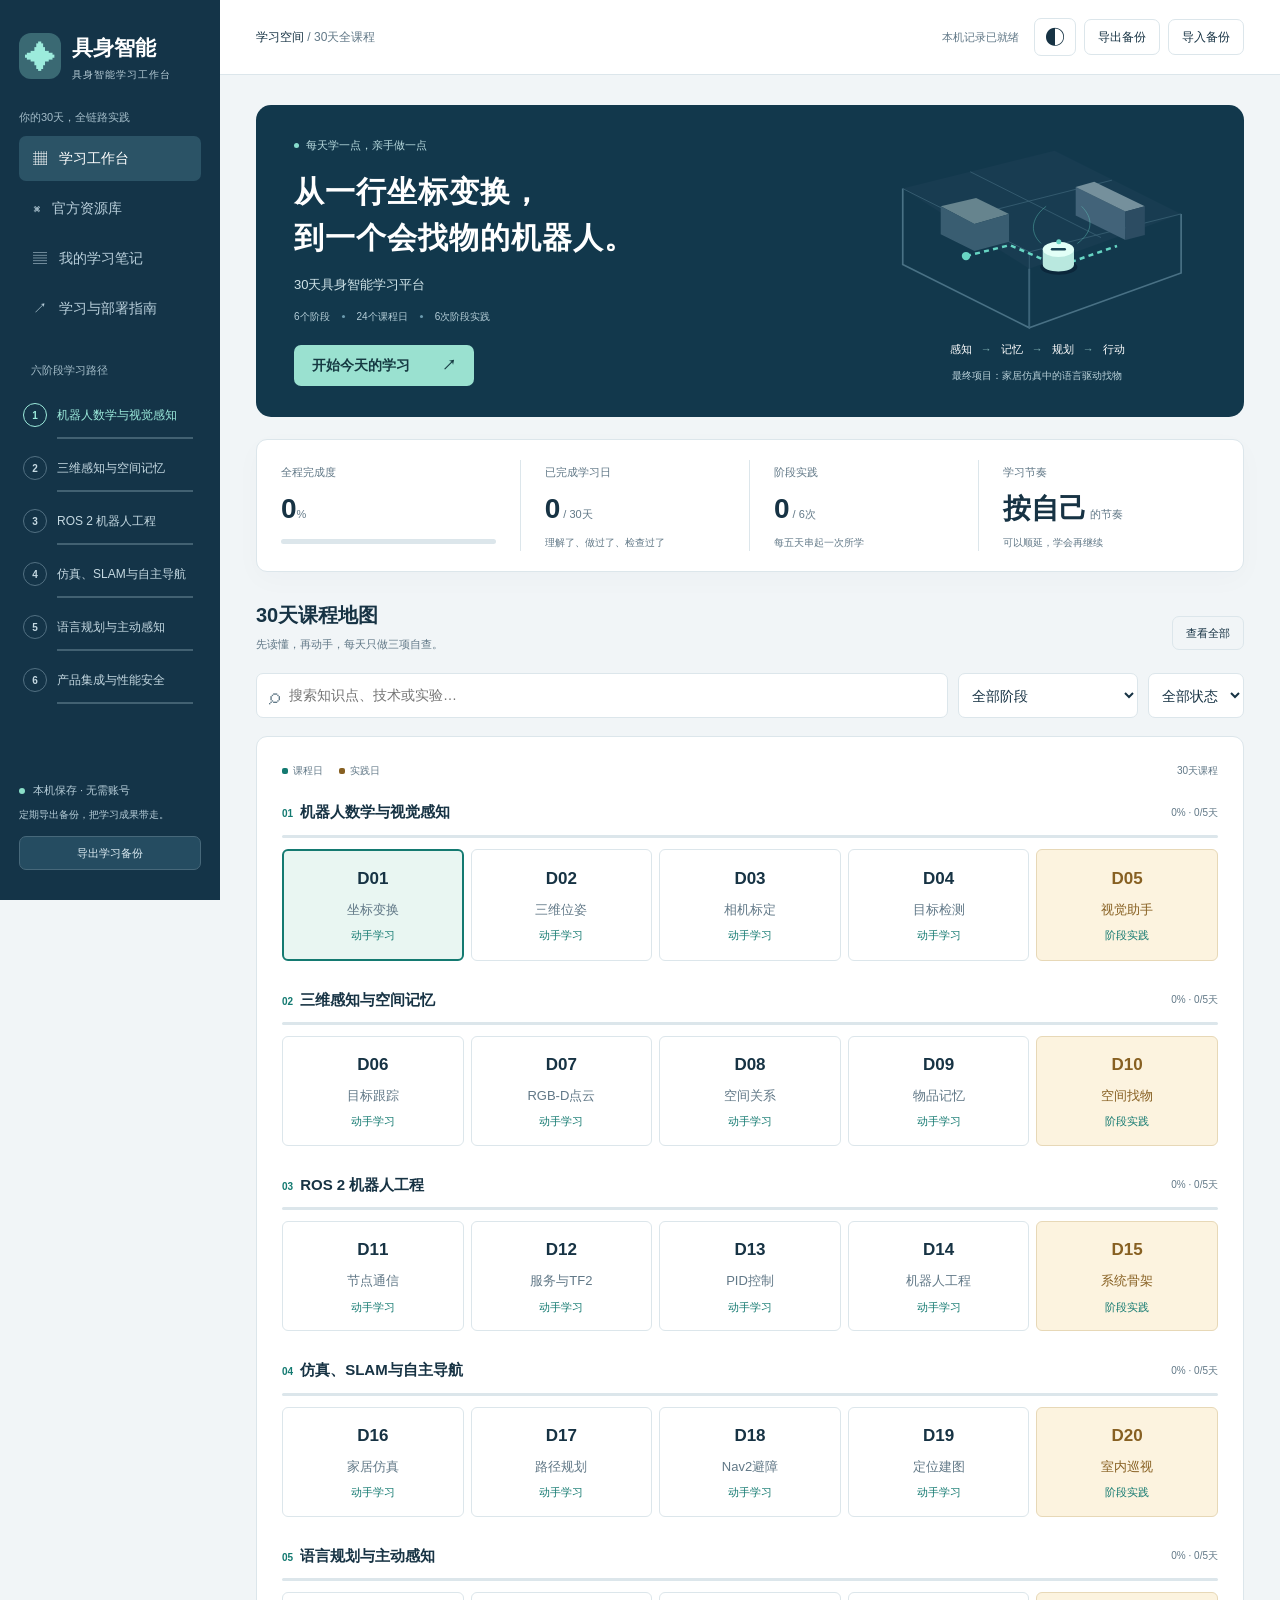
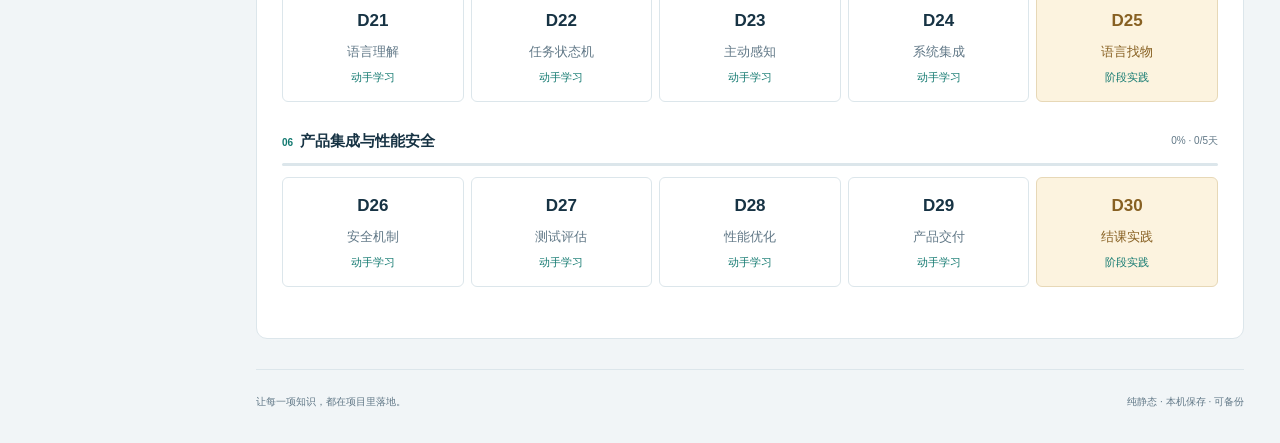
==== commit 341f217c: "Use neutral learning platform branding and rewrite README" ====
--- a/index.html
+++ b/index.html
@@ -2,15 +2,15 @@
 <html lang="zh-CN">
 <head>
   <meta charset="utf-8"><meta name="viewport" content="width=device-width,initial-scale=1">
-  <meta name="description" content="银龄康护30天具身智能全课程学习平台，每日知识讲解、分步实验、简单自查与本地学习记录。">
-  <meta name="color-scheme" content="light dark"><title>银龄康护 · 30天具身智能全课程学习平台</title>
-  <link rel="icon" href="./favicon.svg" type="image/svg+xml"><link rel="stylesheet" href="./style.css">
-  <script defer src="./data.js"></script><script defer src="./app.js"></script>
+  <meta name="description" content="30天具身智能学习平台，每日知识讲解、分步实验、简单自查与本地学习记录。">
+  <meta name="color-scheme" content="light dark"><title>30天具身智能学习平台</title>
+  <link rel="icon" href="./favicon.svg" type="image/svg+xml"><link rel="stylesheet" href="./style.css?v=neutral3">
+  <script defer src="./data.js?v=neutral3"></script><script defer src="./app.js?v=neutral3"></script>
 </head>
 <body data-page="home">
 <a class="skip" href="#main">跳到学习内容</a>
 <aside class="sidebar">
-  <a class="brand" href="./index.html" aria-label="银龄康护首页"><span class="brand-icon">✦</span><span>银龄康护<small>具身智能学习工作台</small></span></a>
+  <a class="brand" href="./index.html" aria-label="具身智能首页"><span class="brand-icon">✦</span><span>具身智能<small>具身智能学习工作台</small></span></a>
   <div class="course-label">你的30天，全链路实践</div>
   <nav aria-label="主导航"><button class="nav active" data-view="learn">▦ <span>学习工作台</span></button><button class="nav" data-view="resources">⌘ <span>官方资源库</span></button><button class="nav" data-view="notes">▤ <span>我的学习笔记</span></button><button class="nav" data-view="guide">↗ <span>学习与部署指南</span></button></nav>
   <div class="side-heading">六阶段学习路径</div><div id="stage-nav"></div>
@@ -23,7 +23,7 @@
     <section id="learn-view">
       <div id="dashboard">
       <section class="hero">
-        <div class="hero-copy"><div class="hero-kicker"><span></span> 每天学一点，亲手做一点</div><h1>从一行坐标变换，<br>到一个会找物的机器人。</h1><p>银龄康护 · 30天具身智能全课程学习平台</p><div class="hero-meta">6个阶段 <i></i> 24个课程日 <i></i> 6次阶段实践</div><button id="continue" class="primary">开始今天的学习 <span>↗</span></button></div>
+        <div class="hero-copy"><div class="hero-kicker"><span></span> 每天学一点，亲手做一点</div><h1>从一行坐标变换，<br>到一个会找物的机器人。</h1><p>30天具身智能学习平台</p><div class="hero-meta">6个阶段 <i></i> 24个课程日 <i></i> 6次阶段实践</div><button id="continue" class="primary">开始今天的学习 <span>↗</span></button></div>
         <div class="hero-visual" aria-hidden="true"><svg viewBox="0 0 400 230" fill="none"><path d="M40 60 220 15 370 90 190 155Z" fill="#183c51"/><path d="M40 60v90l150 75v-70m0 70 180-65V90" stroke="#497185" stroke-width="2"/><path d="M40 60 190 135 370 90M120 40l155 78M110 95l178-45M190 135v90" stroke="#386074"/><path d="m115 140 52-13 58 25 69-24" stroke="#66d5c3" stroke-width="3" stroke-dasharray="6 5"/><path d="m245 58 59 29v34l-59-29Z" fill="#426379"/><path d="m245 58 22-6 60 29-23 6Z" fill="#75909c"/><path d="m304 87 23-6v34l-23 6Z" fill="#2c4c62"/><path d="m85 81 42-10 39 19-41 12Z" fill="#66848e"/><path d="m85 81 40 21v32L85 114Zm40 21 41-12v33l-41 11" fill="#395d71"/><ellipse cx="225" cy="153" rx="22" ry="9" fill="#0b273b"/><path d="M206 132v18c0 11 37 11 37 0v-18" fill="#b9e8df"/><ellipse cx="224.5" cy="132" rx="18.5" ry="9" fill="#e2fff7"/><path d="M217 132h15" stroke="#184454" stroke-width="3" stroke-linecap="round"/><circle cx="225" cy="123" r="3" fill="#69d5c4"/><path d="M204 125c-16-15-9-33 6-44m37 44c19-14 19-30 5-44" stroke="#69d5c4" stroke-opacity=".45"/><circle cx="115" cy="140" r="5" fill="#69d5c4"/></svg><div class="visual-caption"><span>感知</span><b>→</b><span>记忆</span><b>→</b><span>规划</span><b>→</b><span>行动</span></div><small>最终项目：家居仿真中的语言驱动找物</small></div>
       </section>
       <section class="metrics" aria-label="学习概况"><div><span>全程完成度</span><strong id="overall">0<small>%</small></strong><progress id="overall-bar" max="100" value="0" aria-label="整体任务完成百分比"></progress></div><div><span>已完成学习日</span><strong id="days-done">0<small> / 30天</small></strong><p>理解了、做过了、检查过了</p></div><div><span>阶段实践</span><strong id="exams-done">0<small> / 6次</small></strong><p>每五天串起一次所学</p></div><div class="pace"><span>学习节奏</span><strong>按自己<small> 的节奏</small></strong><p>可以顺延，学会再继续</p></div></section>
@@ -35,14 +35,14 @@
     </section>
     <section id="resources-view" class="secondary" hidden><h1>官方资源库</h1><p>先阅读当天对应官方示例，再独立实现关键逻辑。安装与API以所选版本文档为准。</p><div id="resource-grid" class="resource-grid"></div></section>
     <section id="notes-view" class="secondary" hidden><h1>我的学习笔记</h1><p>记录推导、实验结果、失败原因和下一步。笔记保存在当前浏览器，可随备份迁移。</p><div id="notes-list"></div></section>
-    <section id="guide-view" class="secondary prose" hidden><h1>学习与部署指南</h1><h2>按自己的节奏学完30天</h2><p>每阶段四天学习、一天串联实践。每天先理解概念和例子，再跟着步骤动手，最后做三项自查。30天是内容顺序，不是倒计时；遇到不理解的地方可以多留几天，不用赶进度。</p><h2>先把环境准备好</h2><p>D1–10准备Python虚拟环境与Ubuntu快照。机器人部分使用Ubuntu 24.04、ROS 2 Jazzy与Gazebo Harmonic；先从官方示例验证，再集成自有节点。普通浏览器承载课程和学习记录，Python实验、ROS与仿真在你自己的开发环境中运行。</p><h2>每日工作流</h2><ol><li>先看“今天学会什么”，再读概念与具体例子。不认识的词可以边查边记。</li><li>跟着实验步骤在本地操作，改一个参数或输入，观察结果变化。</li><li>在“今日打卡”勾选理解了、做过了、检查过了。每天只有三项，不用评分、上传文件或写正式报告。</li><li>有余力再看“进阶参考”的完整项目目标；随手记下一句心得即可。</li></ol><h2>如何保存实验</h2><pre>SilverCare-EmbodiedAI/
+    <section id="guide-view" class="secondary prose" hidden><h1>学习与部署指南</h1><h2>按自己的节奏学完30天</h2><p>每阶段四天学习、一天串联实践。每天先理解概念和例子，再跟着步骤动手，最后做三项自查。30天是内容顺序，不是倒计时；遇到不理解的地方可以多留几天，不用赶进度。</p><h2>先把环境准备好</h2><p>D1–10准备Python虚拟环境与Ubuntu快照。机器人部分使用Ubuntu 24.04、ROS 2 Jazzy与Gazebo Harmonic；先从官方示例验证，再集成自有节点。普通浏览器承载课程和学习记录，Python实验、ROS与仿真在你自己的开发环境中运行。</p><h2>每日工作流</h2><ol><li>先看“今天学会什么”，再读概念与具体例子。不认识的词可以边查边记。</li><li>跟着实验步骤在本地操作，改一个参数或输入，观察结果变化。</li><li>在“今日打卡”勾选理解了、做过了、检查过了。每天只有三项，不用评分、上传文件或写正式报告。</li><li>有余力再看“进阶参考”的完整项目目标；随手记下一句心得即可。</li></ol><h2>如何保存实验</h2><pre>EmbodiedAI-Learning/
   learning/day01/   # notes.md、experiment.py、测试、report.md
   src/             # perception、spatial_memory、task_planner、safety
   ros2_ws/src/
   simulation/
   tests/
   docs/</pre><button id="report-template">下载简短笔记模板</button><h2>GitHub Pages 部署</h2><ol><li>解压交付压缩包，在GitHub创建你自己的仓库。</li><li>将index.html、lesson.html、style.css、app.js、data.js和favicon.svg上传到仓库根目录。不要只上传ZIP，也不要把根页面多套一层文件夹。</li><li>提交到main分支。进入Settings → Pages，在Build and deployment的Source中选择Deploy from a branch。</li><li>选择main分支和/(root)，保存。待Pages部署任务成功后，使用GitHub显示的站点链接访问。</li><li>项目站点通常为https://用户名.github.io/仓库名/。所有资源使用相对路径，支持项目子路径。</li></ol><p><a href="https://docs.github.com/en/pages/getting-started-with-github-pages/configuring-a-publishing-source-for-your-github-pages-site" target="_blank" rel="noopener noreferrer">GitHub Pages 官方部署文档</a> · <a href="./课程原计划.md" download>下载完整课程参考</a> · <a href="./README.md" download>下载完整部署说明</a></p><h2>数据与备份</h2><p>打卡和笔记仅保存在当前浏览器的当前站点地址下，不会自动跨设备同步。导出JSON，再在另一设备导入可迁移记录。导入会预览并要求确认替换；先导出当前记录可保留两个版本。清除浏览器数据、无痕会话结束、更换站点域名可能使原记录不可见。</p><h2>项目边界</h2><p>最终成果是仿真学习原型。课程考核不代表真实康养产品的安全、可靠性或临床适用性；真实硬件还需物理安全措施与额外验证。此网站无需账号、无后端，不会自动运行机器人或发送学习记录。</p></section>
-    <footer>银龄康护 · 让每一项知识，都在项目里落地。<span>纯静态 · 本机保存 · 可备份</span></footer>
+    <footer>让每一项知识，都在项目里落地。<span>纯静态 · 本机保存 · 可备份</span></footer>
   </main>
 </div>
 <dialog id="import-dialog"><h2>导入学习备份</h2><p id="import-preview"></p><p>确认后将替换当前打卡、笔记、选中日期和主题。建议先导出本机备份。</p><div class="dialog-actions"><button id="backup-before">先导出本机备份</button><button id="cancel-import">取消</button><button id="confirm-import" class="primary">确认替换记录</button></div></dialog>
